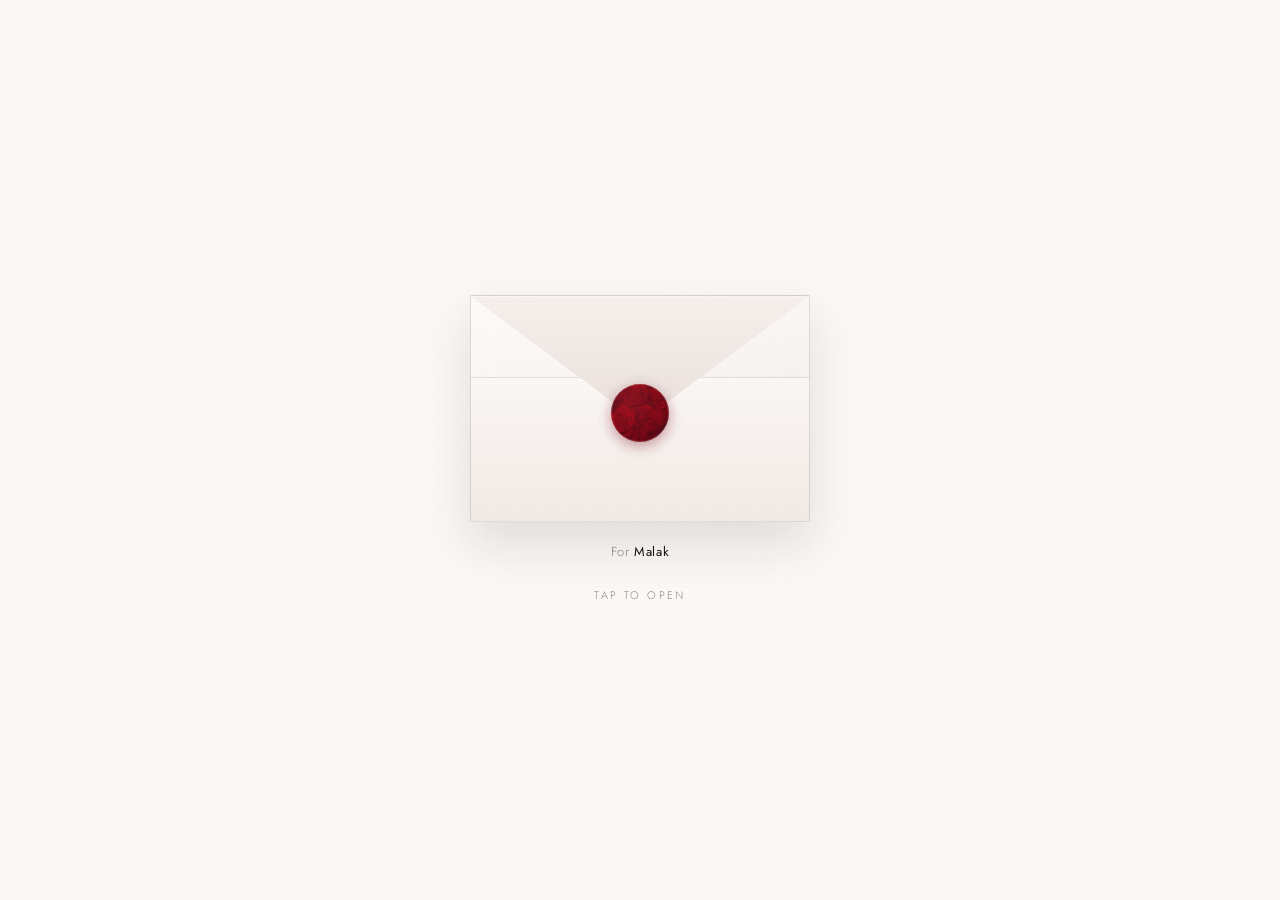
==== malak/index.html @ ab110502 "Birthday site for Malak" ====
<!doctype html>
<html lang="en">
<head>
<meta charset="utf-8">
<meta name="viewport" content="width=device-width, initial-scale=1, viewport-fit=cover">
<title>A letter for Malak</title>
<meta name="description" content="A birthday letter.">
<meta name="theme-color" content="#fbf9f8">
<link rel="preconnect" href="https://fonts.googleapis.com">
<link rel="preconnect" href="https://fonts.gstatic.com" crossorigin>
<link href="https://fonts.googleapis.com/css2?family=Cormorant+Garamond:ital,wght@0,300;0,400;0,500;1,300;1,400&family=Jost:wght@300;400;500&family=Amiri:ital,wght@0,400;0,700;1,400&display=swap" rel="stylesheet">
<link rel="stylesheet" href="style.css">
</head>
<body>

<!-- reading progress, drawn by CSS scroll timeline where supported -->
<div class="progress" aria-hidden="true"></div>

<!-- petals released when she makes a wish -->
<canvas id="petals" aria-hidden="true"></canvas>

<!-- the sealed envelope -->
<div class="gate" id="gate">
  <div class="gate__inner">
    <button class="envelope" id="envelope" type="button" aria-label="Open the letter">
      <span class="envelope__body">
        <span class="envelope__flap"></span>
        <span class="envelope__front"></span>
        <span class="envelope__seal" aria-hidden="true"></span>
      </span>
      <span class="envelope__to">For <em data-name></em></span>
    </button>
    <p class="gate__hint" id="gateHint">Tap to open</p>
    <div class="gate__lock" id="gateLock" hidden>
      <p class="gate__lockLabel" data-unlocklabel></p>
      <p class="gate__count" id="gateCount"></p>
    </div>
  </div>
</div>

<main class="letter" id="letter" hidden>
  <article class="sheet">

    <p class="dateline" data-dateline></p>

    <h1 class="opening" id="opening"></h1>


    <div class="body" id="body"></div>

    <blockquote class="pull" id="pull" hidden>
      <p data-pullquote></p>
    </blockquote>

    <figure class="roses" id="roses" hidden>
      <img id="roseImg" alt="A bouquet of red roses" loading="lazy" decoding="async">
      <figcaption data-rosecaption></figcaption>
    </figure>

    <figure class="photo" id="photo" hidden>
      <img id="photoImg" alt="" loading="lazy" decoding="async">
      <figcaption data-photocaption></figcaption>
    </figure>

    <section class="wish" id="wish">
      <p class="wish__prompt" data-wishprompt></p>
      <button class="wish__btn" id="wishBtn" type="button"></button>
      <p class="wish__reply" id="wishReply" aria-live="polite"></p>
    </section>

    <footer class="signoff">
      <!-- her age and her date, then the signature -->
      <section class="milestone" id="milestone">
        <div class="milestone__age" data-age></div>
        <div class="milestone__meta">
          <span class="milestone__date" data-birthdate></span>
          <span class="milestone__rule" aria-hidden="true"></span>
        </div>
        <div class="milestone__bloom">
          <img id="roseDetail" src="photos/rose-detail.jpg" alt="" loading="lazy" decoding="async">
        </div>
      </section>
      <p class="signoff__from" id="signature">
        <span class="signoff__text" data-from></span>
        <svg class="signoff__stroke" viewBox="0 0 300 14" preserveAspectRatio="none" aria-hidden="true">
          <path d="M3 9 C 40 4, 90 12, 150 7 S 250 3, 297 8"/>
        </svg>
      </p>
    </footer>

  </article>
</main>

<script src="content.js"></script>
<script src="app.js"></script>
</body>
</html>
---- malak/style.css ----
/* A letter for Malak.
   White paper, one accent: deep rose red. Corner radius locked at 2px,
   the wax seal is the only circle on the page. */

:root{
  --paper:#fbf9f8;
  --paper-2:#f3ece9;
  --ink:#17120f;
  --ink-soft:#4d443f;
  --ink-faint:#93877f;
  --rose:#a8102a;
  --rose-deep:#7d0a1e;
  --rose-soft:#f7e7e8;
  --rule:rgba(23,18,15,.13);
  --rose-rule:rgba(168,16,42,.24);

  --serif:"Cormorant Garamond","Amiri",Georgia,"Times New Roman",serif;
  --sans:"Jost",system-ui,-apple-system,"Segoe UI",sans-serif;
  --arabic:"Amiri","Cormorant Garamond",Georgia,serif;
  --ease:cubic-bezier(.16,1,.3,1);
}

*,*::before,*::after{box-sizing:border-box}
html{-webkit-text-size-adjust:100%}
body{
  margin:0;
  background:var(--paper);
  color:var(--ink);
  font-family:var(--serif);
  font-size:clamp(20px,1.2vw + 17px,24px);
  font-weight:400;
  line-height:1.6;
  overflow-x:hidden;
  -webkit-font-smoothing:antialiased;
}
img{max-width:100%;display:block}
[hidden]{display:none !important}
::selection{background:var(--rose-soft);color:var(--rose-deep)}

/* Arabic text keeps its own face and its own direction */
.ar{font-family:var(--arabic);line-height:1.85}

/* paper grain, fixed so it never repaints while scrolling */
body::after{
  content:"";
  position:fixed; inset:0; z-index:60; pointer-events:none;
  opacity:.45;
  background-image:radial-gradient(rgba(23,18,15,.05) 1px,transparent 1px);
  background-size:3px 3px;
}

/* ---------- reading progress ---------- */
.progress{
  position:fixed; top:0; left:0; right:0; height:2px;
  background:var(--rose);
  transform:scaleX(0); transform-origin:0 50%;
  z-index:70; opacity:0;
  transition:opacity .6s ease;
}
body.is-open .progress{opacity:1}
@supports (animation-timeline:scroll()){
  body.is-open .progress{
    animation:progressFill linear both;
    animation-timeline:scroll(root);
  }
  @keyframes progressFill{from{transform:scaleX(0)}to{transform:scaleX(1)}}
}

/* ---------- petals ---------- */
#petals{
  position:fixed; inset:0; z-index:55;
  pointer-events:none; display:none;
}
#petals.is-live{display:block}

/* ---------- the sealed envelope ---------- */
.gate{
  position:fixed; inset:0; z-index:50;
  display:grid; place-items:center;
  padding:24px;
  background:var(--paper);
  transition:opacity .8s var(--ease), visibility .8s;
}
.gate.is-open{opacity:0; visibility:hidden}
.gate__inner{display:grid; justify-items:center; gap:24px}

.envelope{
  appearance:none; border:0; background:none; padding:0;
  display:grid; justify-items:center; gap:20px;
  cursor:pointer; color:inherit; font:inherit;
}
.envelope__body{
  position:relative; display:block;
  width:min(78vw,340px); aspect-ratio:3/2;
  background:linear-gradient(168deg,#fdfbfa,#f2eae7);
  border:1px solid var(--rule);
  border-radius:2px;
  perspective:900px;
  box-shadow:0 22px 50px rgba(23,18,15,.12);
  transition:transform .5s var(--ease), box-shadow .5s var(--ease);
}
.envelope:hover .envelope__body{transform:translateY(-5px); box-shadow:0 30px 68px rgba(125,10,30,.16)}
.envelope:active .envelope__body{transform:translateY(-1px) scale(.99)}
.envelope:focus-visible{outline:none}
.envelope:focus-visible .envelope__body{outline:2px solid var(--rose); outline-offset:7px}

.envelope__flap{
  position:absolute; top:0; left:0;
  width:100%; height:56%;
  background:linear-gradient(180deg,#f6efec,#eae0dc);
  clip-path:polygon(0 0,100% 0,50% 100%);
  transform-origin:top center;
  transition:transform .8s var(--ease);
  z-index:3;
}
.envelope__front{
  position:absolute; inset:auto 0 0 0; height:64%;
  background:linear-gradient(180deg,#fbf7f5,#f1e9e5);
  border-top:1px solid rgba(23,18,15,.07);
  border-radius:0 0 2px 2px;
  z-index:2;
}
/* the wax seal, pressed from the same roses that are in the letter */
.envelope__seal{
  position:absolute; left:50%; top:52%;
  width:58px; height:58px; margin:-29px 0 0 -29px;
  border-radius:50%; overflow:hidden;
  background:radial-gradient(circle at 34% 28%,#c9273f,var(--rose) 58%,var(--rose-deep));
  box-shadow:0 4px 14px rgba(125,10,30,.42), inset 0 0 0 1px rgba(255,255,255,.28);
  z-index:4;
  transition:transform .55s var(--ease), opacity .45s ease;
}
.envelope__seal::after{
  content:"";
  position:absolute; inset:0;
  background:url("photos/rose-detail.jpg") center/cover;
  mix-blend-mode:multiply;
  opacity:.5;
}
.envelope__to{
  font-family:var(--sans); font-weight:300;
  font-size:13px; letter-spacing:.05em; color:var(--ink-faint);
}
.envelope__to em{font-style:normal; color:var(--ink); font-weight:400}
.gate__hint{
  margin:0; font-family:var(--sans); font-weight:300;
  font-size:11px; color:var(--ink-faint);
  letter-spacing:.22em; text-transform:uppercase;
}

.gate.is-opening .envelope__flap{transform:rotateX(180deg)}
.gate.is-opening .envelope__seal{transform:scale(.35) translateY(-16px); opacity:0}
.gate.is-opening .envelope__body{transform:translateY(20px) scale(.96)}

/* ---------- the letter ---------- */
.letter{
  min-height:100dvh;
  padding:clamp(60px,11vh,110px) 22px clamp(90px,16vh,170px);
}
.sheet{max-width:40rem; margin:0 auto}
body.rtl .sheet{direction:rtl; text-align:right}

.dateline{
  margin:0 0 clamp(30px,6vh,52px);
  font-family:var(--sans); font-weight:300;
  font-size:11.5px; letter-spacing:.24em; text-transform:uppercase;
  color:var(--ink-faint);
}
body.rtl .dateline{text-transform:none; letter-spacing:.02em; font-size:14px}

.opening{
  margin:0;
  font-weight:300;
  font-size:clamp(2.9rem,8.6vw,4.6rem);
  line-height:1.06;
  letter-spacing:-.01em;
  text-wrap:balance;
  padding-bottom:.08em;
}
.opening.is-long{
  font-size:clamp(1.9rem,5.6vw,3rem);
  line-height:1.16;
  letter-spacing:0;
}
.opening em{
  font-style:italic;
  font-weight:400;
  color:var(--rose);
  line-height:1.12;
}

/* ---------- her date and her age ---------- */
.milestone{
  display:grid;
  grid-template-columns:auto auto;
  grid-template-areas:"age bloom" "meta meta";
  align-items:end;
  gap:14px 20px;
  margin:0;
  padding:clamp(22px,3.5vh,32px) 0;
  border-top:1px solid var(--rose-rule);
  border-bottom:1px solid var(--rose-rule);
}
.milestone__age{
  grid-area:age;
  font-size:clamp(5rem,23vw,9.5rem);
  font-weight:300;
  line-height:.78;
  color:var(--rose);
  letter-spacing:-.03em;
  font-feature-settings:"lnum" 1;
}
.milestone__bloom{grid-area:bloom; align-self:end; justify-self:end}
.milestone__bloom img{
  width:clamp(64px,17vw,104px); aspect-ratio:1;
  object-fit:cover;
  border-radius:2px;
  box-shadow:0 8px 24px rgba(125,10,30,.2);
}
.milestone__meta{
  grid-area:meta;
  display:flex; align-items:center; gap:16px;
}
.milestone__date{
  font-family:var(--sans); font-weight:300;
  font-size:13px; letter-spacing:.3em;
  color:var(--ink-soft);
  white-space:nowrap;
}
.milestone__rule{flex:1; height:1px; background:var(--rule)}

@media (min-width:760px){
  .milestone{
    grid-template-columns:auto 1fr auto;
    grid-template-areas:"age meta bloom";
    gap:26px;
  }
  .milestone__meta{align-self:end; padding-bottom:.5em}
}

/* ---------- the letter body ---------- */
.body{margin-top:clamp(30px,5vh,48px)}
.body p{
  margin:0 0 1.05em;
  color:var(--ink-soft);
}
.body p:first-child{color:var(--ink)}
/* a proper drop cap, latin only. Arabic does not take one. */
.body p:first-child:not(.ar)::first-letter{
  float:left;
  font-size:3.5em;
  line-height:.82;
  padding:.08em .1em 0 0;
  color:var(--rose);
  font-weight:400;
}

.pull{
  margin:clamp(46px,8vh,78px) 0;
  padding:0 0 0 clamp(20px,4vw,30px);
  border-left:2px solid var(--rose);
}
body.rtl .pull{
  padding:0 clamp(20px,4vw,30px) 0 0;
  border-left:0; border-right:2px solid var(--rose);
}
.pull p{
  margin:0;
  font-size:clamp(1.7rem,5.2vw,2.4rem);
  line-height:1.24;
  font-style:italic;
  font-weight:300;
  text-wrap:balance;
  padding-bottom:.1em;
}
.pull p.ar{font-style:normal; line-height:1.6}

/* ---------- the roses. wider than the text, on purpose ---------- */
.roses{
  margin:clamp(52px,10vh,90px) 0;
  width:min(calc(100vw - 44px),45rem);
  margin-left:50%;
  transform:translateX(-50%);
}
.roses img{
  width:100%;
  aspect-ratio:5/4;
  object-fit:cover;
  border-radius:2px;
  box-shadow:0 26px 60px rgba(125,10,30,.18);
}
.roses figcaption,
.photo figcaption{
  margin-top:14px;
  font-family:var(--sans); font-weight:300;
  font-size:12.5px; letter-spacing:.1em;
  color:var(--ink-faint);
}
.roses figcaption:empty,.photo figcaption:empty{display:none}

.photo{
  margin:clamp(46px,8vh,80px) 0;
  transform:rotate(-1.3deg);
}
.photo img{
  width:100%;
  aspect-ratio:4/5;
  object-fit:cover;
  border:10px solid #fff;
  border-radius:2px;
  box-shadow:0 20px 52px rgba(23,18,15,.16);
}

/* ---------- the wish ---------- */
.wish{
  margin:clamp(56px,10vh,96px) 0 0;
  padding:clamp(38px,7vh,62px) 0 clamp(30px,5vh,44px);
  border-top:1px solid var(--rose-rule);
  text-align:center;
}
body.rtl .wish{text-align:center}
.wish__prompt{
  margin:0 0 clamp(24px,4vh,34px);
  font-size:clamp(1.5rem,4.6vw,2rem);
  font-weight:300; font-style:italic;
  line-height:1.3;
  text-wrap:balance;
  padding-bottom:.08em;
}
.wish__prompt.ar{font-style:normal}
.wish__btn{
  font-family:var(--sans); font-weight:400;
  font-size:13px; letter-spacing:.18em; text-transform:uppercase;
  color:#fff;
  background:var(--rose);
  border:1px solid var(--rose);
  border-radius:2px;
  padding:15px 32px;
  cursor:pointer; white-space:nowrap;
  box-shadow:0 10px 28px rgba(125,10,30,.24);
  transition:transform .25s var(--ease), box-shadow .25s var(--ease), background .25s ease;
}
.wish__btn.ar{text-transform:none; letter-spacing:.02em; font-size:15px}
.wish__btn:hover{background:var(--rose-deep); transform:translateY(-2px); box-shadow:0 16px 38px rgba(125,10,30,.3)}
.wish__btn:active{transform:translateY(0) scale(.985)}
.wish__btn:focus-visible{outline:2px solid var(--rose); outline-offset:4px}
.wish__btn[disabled]{
  background:transparent; color:var(--rose);
  border-color:var(--rose-rule);
  box-shadow:none; cursor:default; transform:none;
}
.wish__reply{
  margin:clamp(22px,3.6vh,32px) 0 0;
  min-height:1.6em;
  font-size:clamp(1.25rem,3.6vw,1.55rem);
  font-style:italic; font-weight:300;
  color:var(--rose);
  opacity:0; transform:translateY(10px);
  transition:opacity .9s var(--ease), transform .9s var(--ease);
  padding-bottom:.08em;
}
.wish__reply.ar{font-style:normal}
.wish__reply.is-in{opacity:1; transform:none}

/* ---------- sign off ---------- */
.signoff{margin-top:clamp(40px,7vh,72px)}
.signoff__from{
  margin:clamp(26px,4.5vh,40px) 0 0;
  font-size:clamp(2.4rem,8vw,3.4rem);
  font-style:italic; font-weight:300;
  color:var(--rose);
  line-height:1.24;
  padding-bottom:.12em;
}
.signoff__from{position:relative; display:inline-block; max-width:100%}
.signoff__text.ar{font-style:normal}
.signoff__from.is-typing .signoff__text::after{
  content:""; display:inline-block; width:2px; height:.72em;
  margin-left:.08em; vertical-align:-.06em; background:var(--rose);
  animation:caret .8s steps(2,start) infinite;
}
@keyframes caret{to{visibility:hidden}}
.signoff__stroke{
  position:absolute; left:0; right:0; bottom:-.02em;
  width:100%; height:.32em; overflow:visible;
  pointer-events:none;
}
.signoff__stroke path{
  fill:none; stroke:var(--rose); stroke-width:1.6;
  stroke-linecap:round; vector-effect:non-scaling-stroke;
  stroke-dasharray:420; stroke-dashoffset:420;
}
.signoff__from.is-signed .signoff__stroke path{
  transition:stroke-dashoffset .9s cubic-bezier(.4,0,.2,1) .1s;
  stroke-dashoffset:0;
}

/* ---------- reveal ---------- */
.reveal{opacity:0; transform:translateY(20px)}
.reveal.is-in{
  opacity:1; transform:none;
  transition:opacity .9s var(--ease), transform .9s var(--ease);
}
/* these two carry their own transform, so their reveal keeps it */
.roses.reveal{transform:translateX(-50%) translateY(20px)}
.roses.reveal.is-in{transform:translateX(-50%)}
.photo.reveal{transform:rotate(-1.3deg) translateY(20px)}
.photo.reveal.is-in{transform:rotate(-1.3deg)}

@media (prefers-reduced-motion:reduce){
  *,*::before,*::after{transition-duration:.01ms !important; animation:none !important}
  .reveal,.wish__reply{opacity:1 !important; transform:none !important}
  .photo{transform:none !important}
  .roses{transform:translateX(-50%) !important}
}


/* ---------- sealed until midnight ---------- */
.gate.is-locked .envelope{cursor:default}
.gate.is-locked .gate__hint{display:none}
.gate__lock{text-align:center; margin-top:6px}
.gate__lockLabel{
  margin:0 0 14px;
  font-family:var(--sans); font-weight:300;
  font-size:11.5px; letter-spacing:.24em; text-transform:uppercase;
  color:var(--ink-faint);
}
.gate__lockLabel.ar{text-transform:none; letter-spacing:.02em; font-size:14px}
.gate__count{
  margin:0; display:flex; justify-content:center; gap:clamp(14px,4vw,26px);
  font-feature-settings:"tnum" 1, "lnum" 1;
}
.gate__count span{display:flex; flex-direction:column; align-items:center; min-width:2.4em}
.gate__count b{
  font-weight:300; font-size:clamp(1.9rem,7vw,2.6rem); line-height:1;
  color:var(--rose); letter-spacing:-.02em;
}
.gate__count i{
  margin-top:6px; font-style:normal;
  font-family:var(--sans); font-weight:300; font-size:10px;
  letter-spacing:.2em; text-transform:uppercase; color:var(--ink-faint);
}
.gate__count i.ar{text-transform:none; letter-spacing:0; font-size:12px; font-family:var(--arabic)}
.gate.is-shake .envelope__body{animation:shake .5s var(--ease)}
@keyframes shake{
  20%{transform:translateX(-6px) rotate(-1deg)}
  45%{transform:translateX(5px) rotate(1deg)}
  70%{transform:translateX(-3px)}
  100%{transform:none}
}
@media (prefers-reduced-motion:reduce){
  .gate.is-shake .envelope__body{animation:none}
  .signoff__from.is-typing .signoff__text::after{animation:none}
}
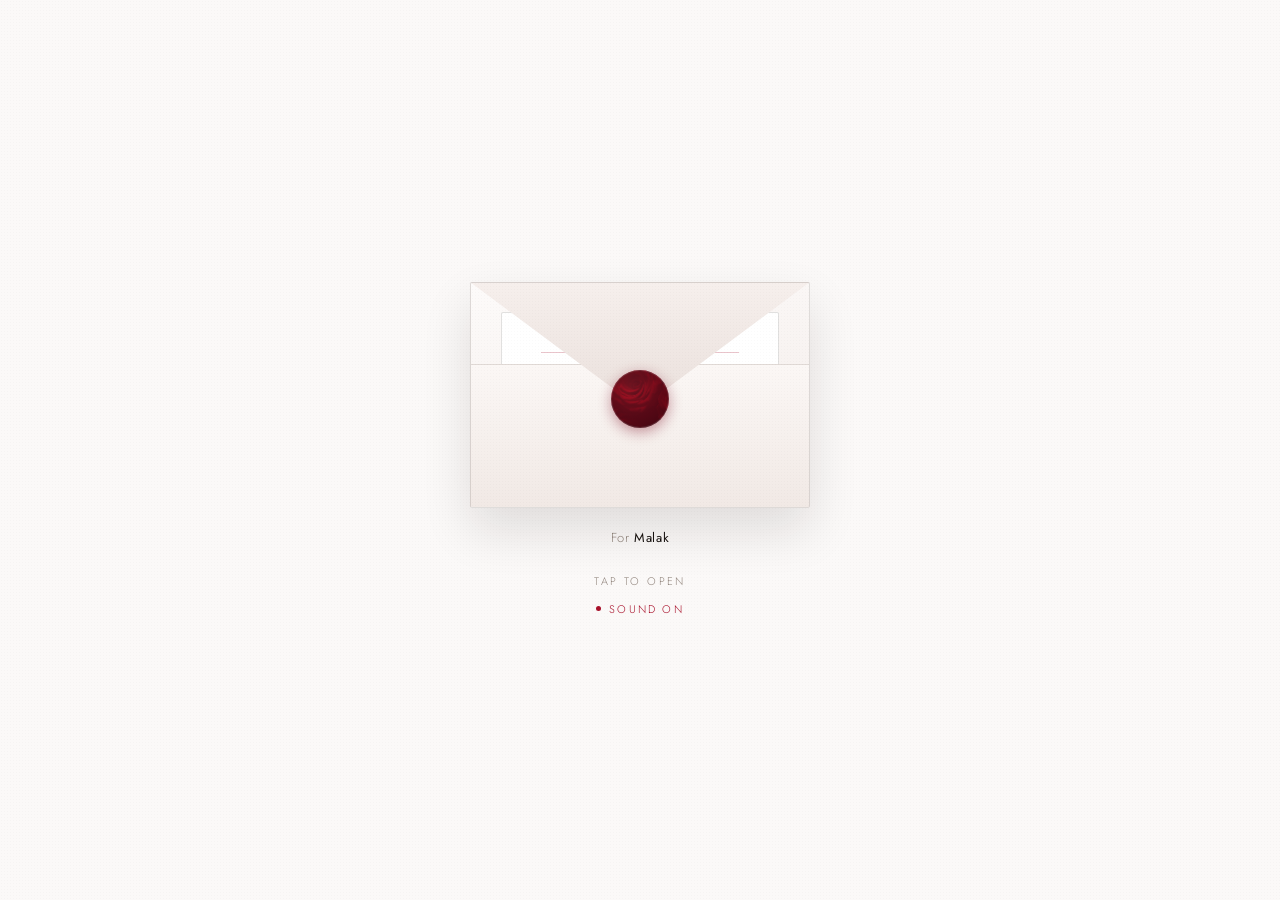
==== commit a45c1ef4: "Real rose photo, signed by Nour, music player, UI polish, Pages deploy" ====
--- a/malak/index.html
+++ b/malak/index.html
@@ -19,18 +19,26 @@
 <!-- petals released when she makes a wish -->
 <canvas id="petals" aria-hidden="true"></canvas>
 
+<!-- the song. starts when the envelope opens, this button mutes it -->
+<audio id="audio" preload="auto" loop></audio>
+<button class="music" id="music" type="button" hidden aria-pressed="false" aria-label="Music on or off">
+  <span class="music__bars" aria-hidden="true"><i></i><i></i><i></i><i></i></span>
+  <span class="music__line" data-musicline></span>
+</button>
+
 <!-- the sealed envelope -->
 <div class="gate" id="gate">
   <div class="gate__inner">
     <button class="envelope" id="envelope" type="button" aria-label="Open the letter">
       <span class="envelope__body">
+        <span class="envelope__letter" aria-hidden="true"></span>
         <span class="envelope__flap"></span>
         <span class="envelope__front"></span>
         <span class="envelope__seal" aria-hidden="true"></span>
       </span>
       <span class="envelope__to">For <em data-name></em></span>
     </button>
-    <p class="gate__hint" id="gateHint">Tap to open</p>
+    <p class="gate__hint" id="gateHint">Tap to open<span class="gate__sound" id="gateSound" hidden>Sound on</span></p>
     <div class="gate__lock" id="gateLock" hidden>
       <p class="gate__lockLabel" data-unlocklabel></p>
       <p class="gate__count" id="gateCount"></p>
@@ -39,6 +47,7 @@
 </div>
 
 <main class="letter" id="letter" hidden>
+  <div class="cue" id="cue" aria-hidden="true"></div>
   <article class="sheet">
 
     <p class="dateline" data-dateline></p>
@@ -81,10 +90,13 @@
         </div>
       </section>
       <p class="signoff__from" id="signature">
-        <span class="signoff__text" data-from></span>
-        <svg class="signoff__stroke" viewBox="0 0 300 14" preserveAspectRatio="none" aria-hidden="true">
-          <path d="M3 9 C 40 4, 90 12, 150 7 S 250 3, 297 8"/>
-        </svg>
+        <span class="signoff__lead"><span class="signoff__text" data-from></span></span>
+        <span class="signoff__name">
+          <span class="signoff__signer" data-signer></span>
+          <svg class="signoff__stroke" viewBox="0 0 300 14" preserveAspectRatio="none" aria-hidden="true">
+            <path d="M3 9 C 40 4, 90 12, 150 7 S 250 3, 297 8"/>
+          </svg>
+        </span>
       </p>
     </footer>
 
--- a/malak/style.css
+++ b/malak/style.css
@@ -104,6 +104,22 @@
 .envelope:focus-visible{outline:none}
 .envelope:focus-visible .envelope__body{outline:2px solid var(--rose); outline-offset:7px}
 
+.envelope__letter{
+  position:absolute; left:9%; right:9%; bottom:7%; height:80%;
+  background:#fff;
+  border:1px solid var(--rule);
+  border-radius:2px;
+  z-index:1;
+  transition:transform .9s var(--ease) .12s;
+}
+.envelope__letter::before,
+.envelope__letter::after{
+  content:""; position:absolute; left:14%; right:14%; height:1px;
+  background:var(--rose-rule);
+}
+.envelope__letter::before{top:22%}
+.envelope__letter::after{top:34%; right:38%}
+.gate.is-opening .envelope__letter{transform:translateY(-46%)}
 .envelope__flap{
   position:absolute; top:0; left:0;
   width:100%; height:56%;
@@ -146,7 +162,18 @@
   margin:0; font-family:var(--sans); font-weight:300;
   font-size:11px; color:var(--ink-faint);
   letter-spacing:.22em; text-transform:uppercase;
-}
+  text-align:center;
+}
+.gate__sound{
+  display:block; margin-top:10px;
+  color:var(--rose); letter-spacing:.2em;
+}
+.gate__sound::before{
+  content:""; display:inline-block; width:5px; height:5px;
+  margin:0 8px 2px 0; background:var(--rose); border-radius:50%;
+  animation:pulse 1.6s ease-in-out infinite;
+}
+@keyframes pulse{50%{opacity:.25}}
 
 .gate.is-opening .envelope__flap{transform:rotateX(180deg)}
 .gate.is-opening .envelope__seal{transform:scale(.35) translateY(-16px); opacity:0}
@@ -243,6 +270,7 @@
 .body p{
   margin:0 0 1.05em;
   color:var(--ink-soft);
+  text-wrap:pretty;
 }
 .body p:first-child{color:var(--ink)}
 /* a proper drop cap, latin only. Arabic does not take one. */
@@ -278,13 +306,13 @@
 /* ---------- the roses. wider than the text, on purpose ---------- */
 .roses{
   margin:clamp(52px,10vh,90px) 0;
-  width:min(calc(100vw - 44px),45rem);
+  width:min(calc(100vw - 44px),52rem);
   margin-left:50%;
   transform:translateX(-50%);
 }
 .roses img{
   width:100%;
-  aspect-ratio:5/4;
+  aspect-ratio:3/4;
   object-fit:cover;
   border-radius:2px;
   box-shadow:0 26px 60px rgba(125,10,30,.18);
@@ -366,23 +394,37 @@
 .signoff{margin-top:clamp(40px,7vh,72px)}
 .signoff__from{
   margin:clamp(26px,4.5vh,40px) 0 0;
-  font-size:clamp(2.4rem,8vw,3.4rem);
+  display:flex; flex-direction:column; align-items:flex-start;
+  gap:6px;
+  color:var(--rose);
+}
+body.rtl .signoff__from{align-items:flex-end}
+.signoff__lead{
+  font-family:var(--sans); font-weight:300;
+  font-size:12.5px; letter-spacing:.22em; text-transform:uppercase;
+  color:var(--ink-faint);
+  min-height:1.4em;
+}
+.signoff__lead .ar{font-family:var(--arabic); text-transform:none; letter-spacing:.02em; font-size:15px}
+.signoff__name{
+  position:relative; display:inline-block; max-width:100%;
+  font-size:clamp(3rem,11vw,4.6rem);
   font-style:italic; font-weight:300;
-  color:var(--rose);
-  line-height:1.24;
-  padding-bottom:.12em;
-}
-.signoff__from{position:relative; display:inline-block; max-width:100%}
-.signoff__text.ar{font-style:normal}
-.signoff__from.is-typing .signoff__text::after{
-  content:""; display:inline-block; width:2px; height:.72em;
-  margin-left:.08em; vertical-align:-.06em; background:var(--rose);
+  line-height:1.16;
+  padding:0 .12em .12em 0;
+}
+.signoff__signer.ar{font-style:normal}
+.signoff__name .ar{font-style:normal}
+.signoff .is-typing::after{
+  content:""; display:inline-block; width:2px; height:.78em;
+  margin-left:.08em; vertical-align:-.08em; background:var(--rose);
   animation:caret .8s steps(2,start) infinite;
 }
+.signoff__lead .is-typing::after{height:1em; vertical-align:-.15em; background:var(--ink-faint)}
 @keyframes caret{to{visibility:hidden}}
 .signoff__stroke{
-  position:absolute; left:0; right:0; bottom:-.02em;
-  width:100%; height:.32em; overflow:visible;
+  position:absolute; left:0; right:0; bottom:0;
+  width:100%; height:.3em; overflow:visible;
   pointer-events:none;
 }
 .signoff__stroke path{
@@ -401,6 +443,8 @@
   opacity:1; transform:none;
   transition:opacity .9s var(--ease), transform .9s var(--ease);
 }
+.dateline.reveal.is-in{transition-delay:.15s}
+.opening.reveal.is-in{transition-delay:.3s}
 /* these two carry their own transform, so their reveal keeps it */
 .roses.reveal{transform:translateX(-50%) translateY(20px)}
 .roses.reveal.is-in{transform:translateX(-50%)}
@@ -450,5 +494,61 @@
 }
 @media (prefers-reduced-motion:reduce){
   .gate.is-shake .envelope__body{animation:none}
-  .signoff__from.is-typing .signoff__text::after{animation:none}
-}
+  .signoff .is-typing::after{animation:none}
+  .music__bars i{animation:none !important}
+  .cue{display:none}
+}
+
+
+/* ---------- music ---------- */
+.music{
+  position:fixed; right:16px; bottom:16px; z-index:65;
+  display:flex; align-items:center; gap:12px;
+  max-width:calc(100vw - 32px);
+  padding:10px 14px 10px 12px;
+  background:rgba(251,249,248,.86);
+  -webkit-backdrop-filter:blur(10px); backdrop-filter:blur(10px);
+  border:1px solid var(--rule);
+  border-radius:2px;
+  color:var(--ink-soft);
+  font:300 11px/1 var(--sans);
+  letter-spacing:.14em; text-transform:uppercase;
+  cursor:pointer;
+  box-shadow:0 10px 30px rgba(23,18,15,.1);
+  opacity:0; transform:translateY(8px);
+  transition:opacity .6s var(--ease) .4s, transform .6s var(--ease) .4s, border-color .3s;
+}
+body.rtl .music{right:auto; left:16px}
+body.is-open .music{opacity:1; transform:none}
+.music:hover{border-color:var(--rose-rule)}
+.music:focus-visible{outline:2px solid var(--rose); outline-offset:3px}
+.music__line{
+  overflow:hidden; text-overflow:ellipsis; white-space:nowrap;
+}
+.music__line.ar{font-family:var(--arabic); text-transform:none; letter-spacing:0; font-size:14px}
+.music__line:empty{display:none}
+.music__bars{display:flex; align-items:flex-end; gap:2px; height:12px; flex:none}
+.music__bars i{
+  width:2px; height:4px; background:var(--rose);
+  transform-origin:bottom;
+  transition:transform .3s ease;
+}
+.music.is-on .music__bars i{animation:bar .9s ease-in-out infinite alternate}
+.music.is-on .music__bars i:nth-child(2){animation-delay:-.3s}
+.music.is-on .music__bars i:nth-child(3){animation-delay:-.6s}
+.music.is-on .music__bars i:nth-child(4){animation-delay:-.15s}
+@keyframes bar{from{transform:scaleY(1)}to{transform:scaleY(3)}}
+.music:not(.is-on){color:var(--ink-faint)}
+.music:not(.is-on) .music__bars i{background:var(--ink-faint)}
+
+/* ---------- scroll cue on the first screen ---------- */
+.cue{
+  position:fixed; left:50%; bottom:22px; z-index:40;
+  width:1px; height:44px; margin-left:-.5px;
+  background:linear-gradient(var(--rose),transparent);
+  transform-origin:top;
+  animation:cue 2.2s var(--ease) infinite;
+  transition:opacity .5s ease;
+}
+.cue.is-gone{opacity:0}
+@keyframes cue{0%{transform:scaleY(0)}45%{transform:scaleY(1)}100%{transform:scaleY(1);opacity:0}}
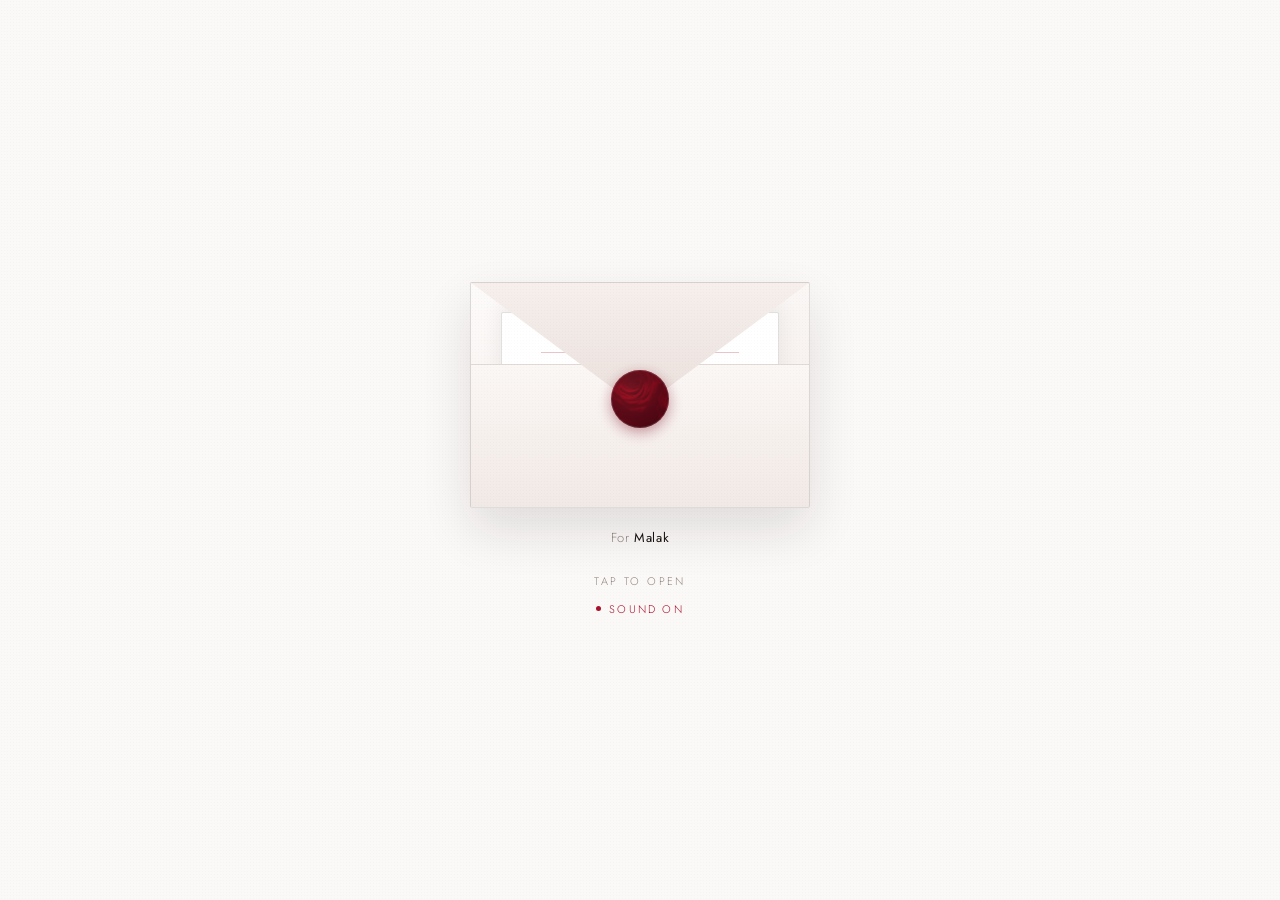
==== commit 1bb5a73e: "Stay light in forced dark mode; show sound hint only when a song loads" ====
--- a/malak/index.html
+++ b/malak/index.html
@@ -6,6 +6,9 @@
 <title>A letter for Malak</title>
 <meta name="description" content="A birthday letter.">
 <meta name="theme-color" content="#fbf9f8">
+<!-- white paper on purpose, even when the phone is in dark mode -->
+<meta name="color-scheme" content="light only">
+<meta name="supported-color-schemes" content="light">
 <link rel="preconnect" href="https://fonts.googleapis.com">
 <link rel="preconnect" href="https://fonts.gstatic.com" crossorigin>
 <link href="https://fonts.googleapis.com/css2?family=Cormorant+Garamond:ital,wght@0,300;0,400;0,500;1,300;1,400&family=Jost:wght@300;400;500&family=Amiri:ital,wght@0,400;0,700;1,400&display=swap" rel="stylesheet">
--- a/malak/style.css
+++ b/malak/style.css
@@ -3,6 +3,7 @@
    the wax seal is the only circle on the page. */
 
 :root{
+  color-scheme:light only;
   --paper:#fbf9f8;
   --paper-2:#f3ece9;
   --ink:#17120f;
@@ -21,7 +22,7 @@
 }
 
 *,*::before,*::after{box-sizing:border-box}
-html{-webkit-text-size-adjust:100%}
+html{-webkit-text-size-adjust:100%; color-scheme:light only; background:#fbf9f8}
 body{
   margin:0;
   background:var(--paper);
@@ -110,6 +111,7 @@
   border:1px solid var(--rule);
   border-radius:2px;
   z-index:1;
+  box-shadow:0 -8px 22px rgba(23,18,15,.07);
   transition:transform .9s var(--ease) .12s;
 }
 .envelope__letter::before,
@@ -119,16 +121,18 @@
 }
 .envelope__letter::before{top:22%}
 .envelope__letter::after{top:34%; right:38%}
-.gate.is-opening .envelope__letter{transform:translateY(-46%)}
+.gate.is-opening .envelope__letter{transform:translateY(-54%)}
 .envelope__flap{
   position:absolute; top:0; left:0;
   width:100%; height:56%;
   background:linear-gradient(180deg,#f6efec,#eae0dc);
   clip-path:polygon(0 0,100% 0,50% 100%);
   transform-origin:top center;
-  transition:transform .8s var(--ease);
+  transition:transform .8s var(--ease), z-index 0s .3s;
   z-index:3;
 }
+/* once the flap has swung up, the letter comes out in front of it */
+.gate.is-opening .envelope__flap{z-index:0}
 .envelope__front{
   position:absolute; inset:auto 0 0 0; height:64%;
   background:linear-gradient(180deg,#fbf7f5,#f1e9e5);
